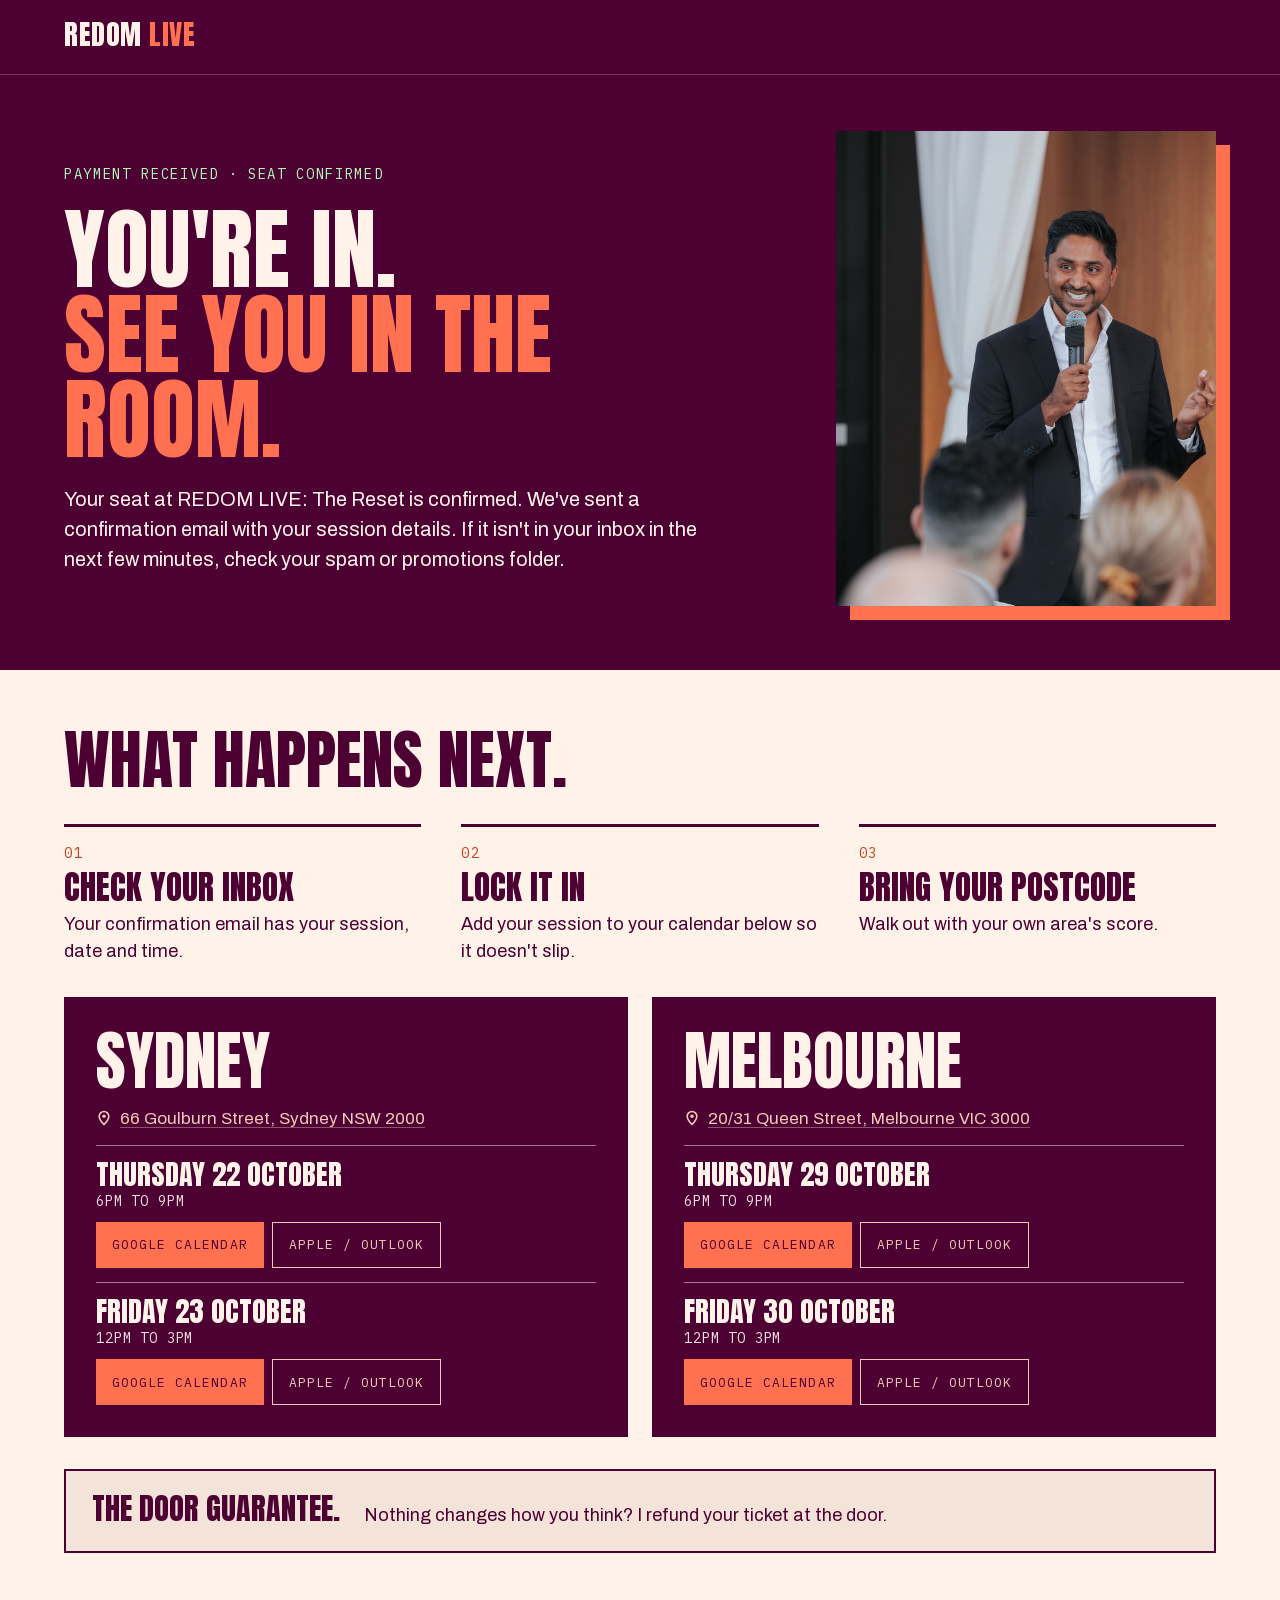
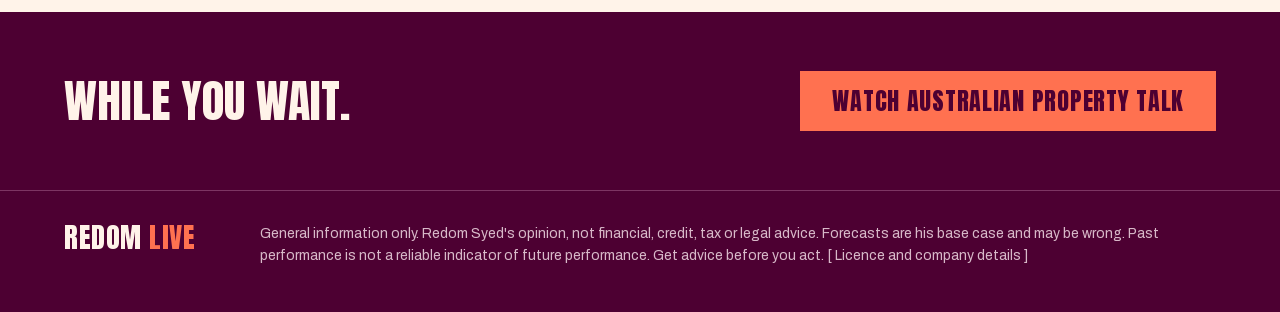
==== src/thank-you.html @ 7f55f416 "Add REDOM LIVE thank-you page with calendar links Co-Authored-By: Claude Opus 5.5 <noreply@anthropic" ====
<!DOCTYPE html>
<html lang="en"><head>
<meta charset="utf-8">
<meta name="viewport" content="width=device-width, initial-scale=1">
<title>You're in | REDOM LIVE</title>
<meta name="description" content="Your seat at REDOM LIVE: The Reset is confirmed.">
<!-- PREVIEW BUILD: noindex + absolute URLs point at GitHub Pages. When the real domain is live, remove noindex and swap https://nathanto710-pixel.github.io/redomlive-preview/ for the domain. -->
<meta name="robots" content="noindex, nofollow">
<meta name="theme-color" content="#4D0032">
<link rel="icon" type="image/png" sizes="32x32" href="assets/favicon-32.png">
<link rel="icon" type="image/png" sizes="512x512" href="assets/icon-512.png">
<link rel="apple-touch-icon" href="assets/apple-touch-icon.png">
<style>/* vietnamese */
@font-face {
  font-family: 'Anton';
  font-style: normal;
  font-weight: 400;
  font-display: swap;
  src: url(https://fonts.gstatic.com/s/anton/v27/1Ptgg87LROyAm3K8-C8CSKlvPfE.woff2) format('woff2');
  unicode-range: U+0102-0103, U+0110-0111, U+0128-0129, U+0168-0169, U+01A0-01A1, U+01AF-01B0, U+0300-0301, U+0303-0304, U+0308-0309, U+0323, U+0329, U+1EA0-1EF9, U+20AB;
}
/* latin-ext */
@font-face {
  font-family: 'Anton';
  font-style: normal;
  font-weight: 400;
  font-display: swap;
  src: url(https://fonts.gstatic.com/s/anton/v27/1Ptgg87LROyAm3K9-C8CSKlvPfE.woff2) format('woff2');
  unicode-range: U+0100-02BA, U+02BD-02C5, U+02C7-02CC, U+02CE-02D7, U+02DD-02FF, U+0304, U+0308, U+0329, U+1D00-1DBF, U+1E00-1E9F, U+1EF2-1EFF, U+2020, U+20A0-20AB, U+20AD-20C4, U+2113, U+2C60-2C7F, U+A720-A7FF;
}
/* latin */
@font-face {
  font-family: 'Anton';
  font-style: normal;
  font-weight: 400;
  font-display: swap;
  src: url("assets/anton.woff2") format('woff2');
  unicode-range: U+0000-00FF, U+0131, U+0152-0153, U+02BB-02BC, U+02C6, U+02DA, U+02DC, U+0304, U+0308, U+0329, U+2000-206F, U+20AC, U+2122, U+2191, U+2193, U+2212, U+2215, U+FEFF, U+FFFD;
}
/* vietnamese */
@font-face {
  font-family: 'Archivo';
  font-style: normal;
  font-weight: 400;
  font-stretch: 100%;
  font-display: swap;
  src: url(https://fonts.gstatic.com/s/archivo/v25/k3kPo8UDI-1M0wlSV9XAw6lQkqWY8Q82sLySOxKsv4RnUPU.woff2) format('woff2');
  unicode-range: U+0102-0103, U+0110-0111, U+0128-0129, U+0168-0169, U+01A0-01A1, U+01AF-01B0, U+0300-0301, U+0303-0304, U+0308-0309, U+0323, U+0329, U+1EA0-1EF9, U+20AB;
}
/* latin-ext */
@font-face {
  font-family: 'Archivo';
  font-style: normal;
  font-weight: 400;
  font-stretch: 100%;
  font-display: swap;
  src: url(https://fonts.gstatic.com/s/archivo/v25/k3kPo8UDI-1M0wlSV9XAw6lQkqWY8Q82sLyTOxKsv4RnUPU.woff2) format('woff2');
  unicode-range: U+0100-02BA, U+02BD-02C5, U+02C7-02CC, U+02CE-02D7, U+02DD-02FF, U+0304, U+0308, U+0329, U+1D00-1DBF, U+1E00-1E9F, U+1EF2-1EFF, U+2020, U+20A0-20AB, U+20AD-20C4, U+2113, U+2C60-2C7F, U+A720-A7FF;
}
/* latin */
@font-face {
  font-family: 'Archivo';
  font-style: normal;
  font-weight: 400;
  font-stretch: 100%;
  font-display: swap;
  src: url("assets/archivo.woff2") format('woff2');
  unicode-range: U+0000-00FF, U+0131, U+0152-0153, U+02BB-02BC, U+02C6, U+02DA, U+02DC, U+0304, U+0308, U+0329, U+2000-206F, U+20AC, U+2122, U+2191, U+2193, U+2212, U+2215, U+FEFF, U+FFFD;
}
/* vietnamese */
@font-face {
  font-family: 'Archivo';
  font-style: normal;
  font-weight: 500;
  font-stretch: 100%;
  font-display: swap;
  src: url(https://fonts.gstatic.com/s/archivo/v25/k3kPo8UDI-1M0wlSV9XAw6lQkqWY8Q82sLySOxKsv4RnUPU.woff2) format('woff2');
  unicode-range: U+0102-0103, U+0110-0111, U+0128-0129, U+0168-0169, U+01A0-01A1, U+01AF-01B0, U+0300-0301, U+0303-0304, U+0308-0309, U+0323, U+0329, U+1EA0-1EF9, U+20AB;
}
/* latin-ext */
@font-face {
  font-family: 'Archivo';
  font-style: normal;
  font-weight: 500;
  font-stretch: 100%;
  font-display: swap;
  src: url(https://fonts.gstatic.com/s/archivo/v25/k3kPo8UDI-1M0wlSV9XAw6lQkqWY8Q82sLyTOxKsv4RnUPU.woff2) format('woff2');
  unicode-range: U+0100-02BA, U+02BD-02C5, U+02C7-02CC, U+02CE-02D7, U+02DD-02FF, U+0304, U+0308, U+0329, U+1D00-1DBF, U+1E00-1E9F, U+1EF2-1EFF, U+2020, U+20A0-20AB, U+20AD-20C4, U+2113, U+2C60-2C7F, U+A720-A7FF;
}
/* latin */
@font-face {
  font-family: 'Archivo';
  font-style: normal;
  font-weight: 500;
  font-stretch: 100%;
  font-display: swap;
  src: url("assets/archivo.woff2") format('woff2');
  unicode-range: U+0000-00FF, U+0131, U+0152-0153, U+02BB-02BC, U+02C6, U+02DA, U+02DC, U+0304, U+0308, U+0329, U+2000-206F, U+20AC, U+2122, U+2191, U+2193, U+2212, U+2215, U+FEFF, U+FFFD;
}
/* vietnamese */
@font-face {
  font-family: 'Archivo';
  font-style: normal;
  font-weight: 700;
  font-stretch: 100%;
  font-display: swap;
  src: url(https://fonts.gstatic.com/s/archivo/v25/k3kPo8UDI-1M0wlSV9XAw6lQkqWY8Q82sLySOxKsv4RnUPU.woff2) format('woff2');
  unicode-range: U+0102-0103, U+0110-0111, U+0128-0129, U+0168-0169, U+01A0-01A1, U+01AF-01B0, U+0300-0301, U+0303-0304, U+0308-0309, U+0323, U+0329, U+1EA0-1EF9, U+20AB;
}
/* latin-ext */
@font-face {
  font-family: 'Archivo';
  font-style: normal;
  font-weight: 700;
  font-stretch: 100%;
  font-display: swap;
  src: url(https://fonts.gstatic.com/s/archivo/v25/k3kPo8UDI-1M0wlSV9XAw6lQkqWY8Q82sLyTOxKsv4RnUPU.woff2) format('woff2');
  unicode-range: U+0100-02BA, U+02BD-02C5, U+02C7-02CC, U+02CE-02D7, U+02DD-02FF, U+0304, U+0308, U+0329, U+1D00-1DBF, U+1E00-1E9F, U+1EF2-1EFF, U+2020, U+20A0-20AB, U+20AD-20C4, U+2113, U+2C60-2C7F, U+A720-A7FF;
}
/* latin */
@font-face {
  font-family: 'Archivo';
  font-style: normal;
  font-weight: 700;
  font-stretch: 100%;
  font-display: swap;
  src: url("assets/archivo.woff2") format('woff2');
  unicode-range: U+0000-00FF, U+0131, U+0152-0153, U+02BB-02BC, U+02C6, U+02DA, U+02DC, U+0304, U+0308, U+0329, U+2000-206F, U+20AC, U+2122, U+2191, U+2193, U+2212, U+2215, U+FEFF, U+FFFD;
}
/* cyrillic-ext */
@font-face {
  font-family: 'IBM Plex Mono';
  font-style: normal;
  font-weight: 400;
  font-display: swap;
  src: url(https://fonts.gstatic.com/s/ibmplexmono/v20/-F63fjptAgt5VM-kVkqdyU8n1iIq131nj-otFQ.woff2) format('woff2');
  unicode-range: U+0460-052F, U+1C80-1C8A, U+20B4, U+2DE0-2DFF, U+A640-A69F, U+FE2E-FE2F;
}
/* cyrillic */
@font-face {
  font-family: 'IBM Plex Mono';
  font-style: normal;
  font-weight: 400;
  font-display: swap;
  src: url(https://fonts.gstatic.com/s/ibmplexmono/v20/-F63fjptAgt5VM-kVkqdyU8n1isq131nj-otFQ.woff2) format('woff2');
  unicode-range: U+0301, U+0400-045F, U+0490-0491, U+04B0-04B1, U+2116;
}
/* vietnamese */
@font-face {
  font-family: 'IBM Plex Mono';
  font-style: normal;
  font-weight: 400;
  font-display: swap;
  src: url(https://fonts.gstatic.com/s/ibmplexmono/v20/-F63fjptAgt5VM-kVkqdyU8n1iAq131nj-otFQ.woff2) format('woff2');
  unicode-range: U+0102-0103, U+0110-0111, U+0128-0129, U+0168-0169, U+01A0-01A1, U+01AF-01B0, U+0300-0301, U+0303-0304, U+0308-0309, U+0323, U+0329, U+1EA0-1EF9, U+20AB;
}
/* latin-ext */
@font-face {
  font-family: 'IBM Plex Mono';
  font-style: normal;
  font-weight: 400;
  font-display: swap;
  src: url(https://fonts.gstatic.com/s/ibmplexmono/v20/-F63fjptAgt5VM-kVkqdyU8n1iEq131nj-otFQ.woff2) format('woff2');
  unicode-range: U+0100-02BA, U+02BD-02C5, U+02C7-02CC, U+02CE-02D7, U+02DD-02FF, U+0304, U+0308, U+0329, U+1D00-1DBF, U+1E00-1E9F, U+1EF2-1EFF, U+2020, U+20A0-20AB, U+20AD-20C4, U+2113, U+2C60-2C7F, U+A720-A7FF;
}
/* latin */
@font-face {
  font-family: 'IBM Plex Mono';
  font-style: normal;
  font-weight: 400;
  font-display: swap;
  src: url("assets/plexmono-400.woff2") format('woff2');
  unicode-range: U+0000-00FF, U+0131, U+0152-0153, U+02BB-02BC, U+02C6, U+02DA, U+02DC, U+0304, U+0308, U+0329, U+2000-206F, U+20AC, U+2122, U+2191, U+2193, U+2212, U+2215, U+FEFF, U+FFFD;
}
/* cyrillic-ext */
@font-face {
  font-family: 'IBM Plex Mono';
  font-style: normal;
  font-weight: 500;
  font-display: swap;
  src: url(https://fonts.gstatic.com/s/ibmplexmono/v20/-F6qfjptAgt5VM-kVkqdyU8n3twJwl1FgsAXHNlYzg.woff2) format('woff2');
  unicode-range: U+0460-052F, U+1C80-1C8A, U+20B4, U+2DE0-2DFF, U+A640-A69F, U+FE2E-FE2F;
}
/* cyrillic */
@font-face {
  font-family: 'IBM Plex Mono';
  font-style: normal;
  font-weight: 500;
  font-display: swap;
  src: url(https://fonts.gstatic.com/s/ibmplexmono/v20/-F6qfjptAgt5VM-kVkqdyU8n3twJwlRFgsAXHNlYzg.woff2) format('woff2');
  unicode-range: U+0301, U+0400-045F, U+0490-0491, U+04B0-04B1, U+2116;
}
/* vietnamese */
@font-face {
  font-family: 'IBM Plex Mono';
  font-style: normal;
  font-weight: 500;
  font-display: swap;
  src: url(https://fonts.gstatic.com/s/ibmplexmono/v20/-F6qfjptAgt5VM-kVkqdyU8n3twJwl9FgsAXHNlYzg.woff2) format('woff2');
  unicode-range: U+0102-0103, U+0110-0111, U+0128-0129, U+0168-0169, U+01A0-01A1, U+01AF-01B0, U+0300-0301, U+0303-0304, U+0308-0309, U+0323, U+0329, U+1EA0-1EF9, U+20AB;
}
/* latin-ext */
@font-face {
  font-family: 'IBM Plex Mono';
  font-style: normal;
  font-weight: 500;
  font-display: swap;
  src: url(https://fonts.gstatic.com/s/ibmplexmono/v20/-F6qfjptAgt5VM-kVkqdyU8n3twJwl5FgsAXHNlYzg.woff2) format('woff2');
  unicode-range: U+0100-02BA, U+02BD-02C5, U+02C7-02CC, U+02CE-02D7, U+02DD-02FF, U+0304, U+0308, U+0329, U+1D00-1DBF, U+1E00-1E9F, U+1EF2-1EFF, U+2020, U+20A0-20AB, U+20AD-20C4, U+2113, U+2C60-2C7F, U+A720-A7FF;
}
/* latin */
@font-face {
  font-family: 'IBM Plex Mono';
  font-style: normal;
  font-weight: 500;
  font-display: swap;
  src: url("assets/plexmono-500.woff2") format('woff2');
  unicode-range: U+0000-00FF, U+0131, U+0152-0153, U+02BB-02BC, U+02C6, U+02DA, U+02DC, U+0304, U+0308, U+0329, U+2000-206F, U+20AC, U+2122, U+2191, U+2193, U+2212, U+2215, U+FEFF, U+FFFD;
}
</style>
<style>
body{margin:0;background:#4D0032}
/* Stage photo slots: swap the slot for <img src="assets/stage-X.jpg" class="stage-img"> when photos arrive */
.stage-slot{box-sizing:border-box;display:flex;flex-direction:column;align-items:center;justify-content:center;gap:6px;text-align:center;padding:16px;border:2px dashed currentColor;font-family:'IBM Plex Mono',ui-monospace,monospace;font-size:13px;letter-spacing:.08em;text-transform:uppercase;line-height:1.4}
.stage-slot b{font-family:'Anton','Impact',sans-serif;font-weight:400;font-size:clamp(20px,2.4vw,30px);letter-spacing:.03em}
.stage-slot span{opacity:.75}
.stage-img{display:block;width:100%;height:100%;object-fit:cover}
/* Locked map pins + redacted industry tiles (replace the ???? walls) */
.pin{position:absolute;transform:translate(-50%,-50%);width:1.5em;height:1.5em;border-radius:50%;background:#6E0048;color:#F3C9B9;border:2px solid #FFF3E9;box-shadow:0 0 0 4px rgba(110,0,72,.14);display:flex;align-items:center;justify-content:center;box-sizing:border-box}
.pin svg{width:62%;height:62%}
.redact-grid{display:grid;grid-template-columns:repeat(10,1fr);gap:10px}
@media (max-width:900px){.redact-grid{grid-template-columns:repeat(5,1fr)}}
@media (max-width:600px){.redact-grid{grid-template-columns:repeat(4,1fr);gap:8px}}
.redact{box-sizing:border-box;background:#5E1A47;padding:18px 14px;display:flex;flex-direction:column;gap:7px}
.redact i{display:block;height:12px;background:#2A0019}
.redact i+i{height:8px;opacity:.75}
@media (max-width:600px){.stage-banner{padding-top:340px!important}.stage-banner img{object-position:62% 20%!important}.stage-banner>div:last-child>div{flex:1 1 calc(50% - 20px)!important}.stage-banner>div:last-child>div>div:first-child{font-size:28px!important}}
/* Problem -> solution -> old vs new (Redom round 2) */
.problem,.solution{padding:clamp(48px,5vw,76px) clamp(20px,5vw,80px)}
.problem .wrap,.solution .wrap{max-width:1200px;margin:0 auto}
.problem{background:#4D0032;color:#FFF3E9}
.problem-h{margin:0;max-width:1000px;font-family:'Anton','Impact',sans-serif;font-weight:400;font-size:clamp(44px,6.4vw,92px);line-height:.95;text-transform:uppercase}
.problem-h span{color:#FF7150}
.problem-old{margin-top:24px;display:flex;flex-wrap:wrap;gap:6px 22px;font-family:'Anton','Impact',sans-serif;font-size:clamp(24px,2.6vw,34px);line-height:1.1;text-transform:uppercase;color:#D8B9C9}
.problem-old s{text-decoration-color:#FF7150;text-decoration-thickness:3px}
.problem-body{margin-top:28px;max-width:760px;display:flex;flex-direction:column;gap:12px;font-size:clamp(19px,1.7vw,22px);line-height:1.45}
.problem-body p{margin:0}
.problem-body .problem-cost{font-weight:700;color:#FF7150;font-size:clamp(21px,2vw,26px)}
.solution{background:#FFF3E9;color:#4D0032}
.sol-cards{display:flex;flex-wrap:wrap;gap:16px}
.sol-card{flex:1 1 320px;box-sizing:border-box;background:#4D0032;color:#FFF3E9;padding:clamp(22px,2.6vw,32px);border-top:5px solid #FF7150}
.sol-name{font-family:'Anton','Impact',sans-serif;font-size:clamp(30px,3.2vw,44px);line-height:1;text-transform:uppercase;color:#FF7150}
.sol-card p{margin:10px 0 0;font-size:clamp(19px,1.6vw,21px);line-height:1.4}
.sol-lead{margin:clamp(36px,4vw,52px) 0 18px;font-family:'IBM Plex Mono',ui-monospace,monospace;font-size:15px;letter-spacing:.1em;text-transform:uppercase;color:#8C5578}
.ovn{position:relative;display:grid;grid-template-columns:1fr 1fr}
.ovn-col{padding:clamp(24px,3vw,44px);display:flex;flex-direction:column;gap:14px}
.ovn-old{background:#33001F;color:#D8B9C9}
.ovn-new{background:#FF7150;color:#4D0032}
.ovn-kicker{font-family:'IBM Plex Mono',ui-monospace,monospace;font-size:14px;letter-spacing:.18em;text-transform:uppercase;opacity:.8}
.ovn-title{font-family:'Anton','Impact',sans-serif;font-size:clamp(46px,5.6vw,84px);line-height:.95;text-transform:uppercase}
.ovn-chart{width:100%;height:auto;margin:6px 0 4px;overflow:visible}
.ovn-col ul{list-style:none;margin:0;padding:0}
.ovn-col li{display:flex;align-items:center;gap:14px;padding:14px 0;border-top:1px solid rgba(216,185,201,.22);font-family:'Anton','Impact',sans-serif;font-size:clamp(20px,2.1vw,28px);line-height:1.1;text-transform:uppercase}
.ovn-new li{border-top-color:rgba(77,0,50,.22)}
.ovn-col li svg{flex:0 0 22px;width:22px;height:22px}
.ovn-old li svg{color:#A8789A}
.ovn-vs{position:absolute;left:50%;top:clamp(150px,18vw,230px);transform:translate(-50%,-50%);width:76px;height:76px;border-radius:50%;background:#FFF3E9;color:#4D0032;border:6px solid #4D0032;display:flex;align-items:center;justify-content:center;font-family:'Anton','Impact',sans-serif;font-size:26px;z-index:2}
.ovn-foot{background:#4D0032;color:#FFF3E9;text-align:center;padding:clamp(20px,2.6vw,30px) 20px;font-family:'Anton','Impact',sans-serif;font-size:clamp(28px,3.6vw,52px);line-height:1;text-transform:uppercase}
.ovn-foot span{color:#FF7150}
@media (max-width:760px){.ovn{grid-template-columns:1fr}.ovn-vs{position:relative;left:auto;top:auto;transform:none;margin:-38px auto;width:64px;height:64px;font-size:22px}.ovn-new{padding-top:52px}}
/* What you'll get */
.get{background:#4D0032;color:#FFF3E9;padding:clamp(22px,3vw,40px)}
.get-h{margin:0 0 14px;font-family:'Anton','Impact',sans-serif;font-weight:400;font-size:clamp(32px,3.6vw,48px);line-height:1;text-transform:uppercase;color:#FF7150}
.get-list{list-style:none;margin:0;padding:0;display:grid;grid-template-columns:repeat(auto-fit,minmax(min(340px,100%),1fr));gap:0 40px}
.get-list li{display:flex;gap:14px;align-items:flex-start;padding:14px 0;border-top:1px solid rgba(255,243,233,.18);font-size:clamp(18px,1.6vw,20px);line-height:1.4}
.get-list li svg{flex:0 0 22px;width:22px;height:22px;margin-top:3px;color:#B0F6BB}
/* State locks on the map: one big lock per state, hover/tap shows the hidden count + tagline */
.state-lock{position:absolute;transform:translate(-50%,-50%);width:max(2.6em,40px);height:max(2.6em,40px);padding:0;border-radius:50%;background:#6E0048;color:#F3C9B9;border:3px solid #FFF3E9;box-shadow:0 0 0 0 rgba(110,0,72,.35);cursor:pointer;display:flex;align-items:center;justify-content:center;font:inherit;z-index:2;animation:lockPulse 2.8s ease-out infinite;transition:background .2s ease}
.state-lock>svg{width:52%;height:52%}
.state-lock:hover,.state-lock.open,.state-lock:focus-visible{background:#4D0032;z-index:5;animation:none}
.state-lock:focus-visible{outline:3px solid #FF7150;outline-offset:3px}
.state-count{position:absolute;top:-.45em;right:-.45em;min-width:1.5em;height:1.5em;padding:0 .3em;box-sizing:border-box;border-radius:1em;background:#FF7150;color:#4D0032;font-family:'Anton','Impact',sans-serif;font-size:.8em;line-height:1.5em;text-align:center}
.state-pop{font-size:max(13px,1em);position:absolute;bottom:calc(100% + 12px);left:50%;transform:translate(-50%,6px);width:15em;padding:.8em .9em;background:#FFF3E9;color:#4D0032;border:2px solid #4D0032;text-align:left;display:flex;flex-direction:column;gap:.55em;opacity:0;pointer-events:none;transition:opacity .18s ease,transform .18s ease;box-shadow:0 12px 32px rgba(77,0,50,.45);text-transform:uppercase;letter-spacing:.04em;line-height:1.1;white-space:normal}
.state-lock[data-align="left"] .state-pop{left:-.4em;transform:translate(0,6px)}
.state-lock[data-align="right"] .state-pop{left:auto;right:-.4em;transform:translate(0,6px)}
.state-lock:hover .state-pop,.state-lock.open .state-pop,.state-lock:focus-visible .state-pop{opacity:1;transform:translate(-50%,0)}
.state-lock[data-align="left"]:hover .state-pop,.state-lock[data-align="left"].open .state-pop,.state-lock[data-align="left"]:focus-visible .state-pop,
.state-lock[data-align="right"]:hover .state-pop,.state-lock[data-align="right"].open .state-pop,.state-lock[data-align="right"]:focus-visible .state-pop{transform:translate(0,0)}
.state-pop-head{font-family:'Anton','Impact',sans-serif;font-size:1.05em}
.state-pop-locks{display:flex;flex-wrap:wrap;gap:.35em}
.mini-lock{width:1.5em;height:1.5em;border-radius:50%;background:#6E0048;color:#F3C9B9;display:flex;align-items:center;justify-content:center;opacity:0;transform:scale(.4);transition:opacity .2s ease,transform .25s cubic-bezier(.3,1.6,.5,1)}
.mini-lock svg{width:62%;height:62%}
.state-lock:hover .mini-lock,.state-lock.open .mini-lock,.state-lock:focus-visible .mini-lock{opacity:1;transform:scale(1)}
.mini-lock:nth-child(2){transition-delay:.03s}.mini-lock:nth-child(3){transition-delay:.06s}.mini-lock:nth-child(4){transition-delay:.09s}.mini-lock:nth-child(5){transition-delay:.12s}.mini-lock:nth-child(6){transition-delay:.15s}.mini-lock:nth-child(7){transition-delay:.18s}.mini-lock:nth-child(8){transition-delay:.21s}
.state-pop-tag{font-family:'Anton','Impact',sans-serif;color:#B5361A;font-size:.95em}
@keyframes lockPulse{0%{box-shadow:0 0 0 0 rgba(110,0,72,.35)}70%{box-shadow:0 0 0 .9em rgba(110,0,72,0)}100%{box-shadow:0 0 0 0 rgba(110,0,72,0)}}
.lock-hint{margin-top:14px;font-family:'IBM Plex Mono',ui-monospace,monospace;font-size:13px;letter-spacing:.08em;text-transform:uppercase;color:#8C5578}
.hint-touch{display:none}
@media (hover:none){.hint-desktop{display:none}.hint-touch{display:inline}}
@media (hover:none){.state-lock:hover:not(.open) .state-pop{opacity:0}.state-lock:hover:not(.open) .mini-lock{opacity:0;transform:scale(.4)}.state-lock:hover:not(.open){background:#6E0048}}
@media (prefers-reduced-motion:reduce){.state-lock{animation:none}.state-pop,.mini-lock{transition:none}}
/* Sticky "Get a seat" bar, phones only */
.sticky-cta{position:fixed;left:0;right:0;bottom:0;z-index:50;padding:12px 16px calc(12px + env(safe-area-inset-bottom));background:rgba(77,0,50,.94);border-top:1px solid #7D3563;-webkit-backdrop-filter:blur(8px);backdrop-filter:blur(8px);transform:translateY(110%);transition:transform .28s ease}
.sticky-cta.show{transform:translateY(0)}
.sticky-cta a{display:flex;align-items:center;justify-content:center;max-width:560px;margin:0 auto;min-height:60px;background:#FF7150;color:#4D0032;text-decoration:none;font-family:'Anton','Impact',sans-serif;font-size:26px;letter-spacing:.03em;text-transform:uppercase}
.sticky-cta a:hover{background:#FF8F74}
@media (prefers-reduced-motion:reduce){.sticky-cta{transition:none}}
@media (max-width:600px){.room-loop{aspect-ratio:4/3!important}}
@media (max-width:600px){.about-photos{gap:8px!important}}
a{color:#FF7150}a:hover{color:#FF8F74}
</style>
</head>
<body>
<div style="width: 100%; box-sizing: border-box; background: #4D0032; color: #FFF3E9; font-family: 'Archivo', 'Helvetica Neue', sans-serif; font-size: 18px; line-height: 1.5; overflow-x: hidden">

<header style="padding: 20px clamp(20px, 5vw, 80px); border-bottom: 1px solid #7D3563">
<div style="max-width: 1200px; margin: 0 auto"><a href="./" style="text-decoration: none; color: inherit; font-family: 'Anton', 'Impact', sans-serif; font-size: 28px; letter-spacing: 0.02em; line-height: 1; text-transform: uppercase">Redom <span style="color: #FF7150">Live</span></a></div>
</header>

<section style="padding: clamp(40px, 4.4vw, 64px) clamp(20px, 5vw, 80px) clamp(48px, 5vw, 72px)">
<div style="max-width: 1200px; margin: 0 auto; display: flex; flex-wrap: wrap; gap: 40px 64px; align-items: center">
<div style="flex: 1 1 520px; min-width: 0; display: flex; flex-direction: column; gap: 22px">
<div style="font-family: 'IBM Plex Mono', ui-monospace, monospace; font-size: 14px; letter-spacing: 0.12em; text-transform: uppercase; color: #B0F6BB">Payment received · Seat confirmed</div>
<h1 style="margin: 0; font-family: 'Anton', 'Impact', sans-serif; font-weight: 400; font-size: clamp(52px, 7vw, 100px); line-height: 0.95; text-transform: uppercase">You're in.<br><span style="color: #FF7150">See you in the room.</span></h1>
<p style="margin: 0; max-width: 640px; font-size: 20px; line-height: 1.5">Your seat at REDOM LIVE: The Reset is confirmed. We've sent a confirmation email with your session details. If it isn't in your inbox in the next few minutes, check your spam or promotions folder.</p>
</div>
<div style="flex: 0 1 380px; min-width: 0; margin: 0 auto">
<img src="assets/stage-a.jpg" alt="Redom Syed presenting on stage" style="width: 100%; aspect-ratio: 4 / 5; object-fit: cover; object-position: 50% 30%; display: block; box-shadow: 14px 14px 0 #FF7150">
</div>
</div>
</section>

<section style="background: #FFF3E9; color: #4D0032; padding: clamp(44px, 4.6vw, 64px) clamp(20px, 5vw, 80px)">
<div style="max-width: 1200px; margin: 0 auto; display: flex; flex-direction: column; gap: 32px">
<h2 style="margin: 0; font-family: 'Anton', 'Impact', sans-serif; font-weight: 400; font-size: clamp(40px, 5vw, 70px); line-height: 0.98; text-transform: uppercase">What happens next.</h2>
<div style="display: flex; flex-wrap: wrap; gap: 28px 40px">
<div style="flex: 1 1 280px; min-width: 0; border-top: 3px solid #4D0032; padding-top: 16px; display: flex; flex-direction: column; gap: 6px">
<div style="font-family: 'IBM Plex Mono', ui-monospace, monospace; font-size: 14px; letter-spacing: 0.12em; color: #C7411F">01</div>
<div style="font-family: 'Anton', 'Impact', sans-serif; font-size: clamp(26px, 2.6vw, 34px); line-height: 1.05; text-transform: uppercase">Check your inbox</div>
<p style="margin: 0; font-size: 18px; line-height: 1.5">Your confirmation email has your session, date and time.</p>
</div>
<div style="flex: 1 1 280px; min-width: 0; border-top: 3px solid #4D0032; padding-top: 16px; display: flex; flex-direction: column; gap: 6px">
<div style="font-family: 'IBM Plex Mono', ui-monospace, monospace; font-size: 14px; letter-spacing: 0.12em; color: #C7411F">02</div>
<div style="font-family: 'Anton', 'Impact', sans-serif; font-size: clamp(26px, 2.6vw, 34px); line-height: 1.05; text-transform: uppercase">Lock it in</div>
<p style="margin: 0; font-size: 18px; line-height: 1.5">Add your session to your calendar below so it doesn't slip.</p>
</div>
<div style="flex: 1 1 280px; min-width: 0; border-top: 3px solid #4D0032; padding-top: 16px; display: flex; flex-direction: column; gap: 6px">
<div style="font-family: 'IBM Plex Mono', ui-monospace, monospace; font-size: 14px; letter-spacing: 0.12em; color: #C7411F">03</div>
<div style="font-family: 'Anton', 'Impact', sans-serif; font-size: clamp(26px, 2.6vw, 34px); line-height: 1.05; text-transform: uppercase">Bring your postcode</div>
<p style="margin: 0; font-size: 18px; line-height: 1.5">Walk out with your own area's score.</p>
</div>
</div>
<div style="display: flex; flex-wrap: wrap; gap: 24px">
<div style="flex: 1 1 400px; min-width: 0; box-sizing: border-box; background: #4D0032; color: #FFF3E9; padding: clamp(22px, 2.6vw, 32px); display: flex; flex-direction: column; gap: 14px">
<div style="font-family: 'Anton', 'Impact', sans-serif; font-size: clamp(44px, 5vw, 64px); line-height: 1; text-transform: uppercase">Sydney</div>
<a class="venue" href="https://www.google.com/maps/search/?api=1&amp;query=66%20Goulburn%20Street%2C%20Sydney%20NSW%202000" target="_blank" rel="noopener" style="display: inline-flex; align-items: flex-start; gap: 8px; color: #F3C9B9; text-decoration: underline; text-decoration-color: rgba(243,201,185,.4); text-underline-offset: 3px; font-size: 17px; line-height: 1.4"><svg viewBox="0 0 16 16" aria-hidden="true" style="width: 16px; height: 16px; flex: 0 0 auto; margin-top: 3px"><path d="M8 1.5a4.8 4.8 0 0 0-4.8 4.8C3.2 10 8 14.5 8 14.5s4.8-4.5 4.8-8.2A4.8 4.8 0 0 0 8 1.5z" fill="none" stroke="currentColor" stroke-width="1.6"/><circle cx="8" cy="6.3" r="1.7" fill="currentColor"/></svg><span>66 Goulburn Street, Sydney NSW 2000</span></a>
<div style="display: flex; flex-wrap: wrap; align-items: center; justify-content: space-between; gap: 10px 20px; padding-top: 14px; border-top: 1px solid #A8789A">
<div style="display: flex; flex-direction: column; gap: 2px"><div style="font-family: 'Anton', 'Impact', sans-serif; font-size: 28px; line-height: 1.05; text-transform: uppercase">Thursday 22 October</div><div style="font-family: 'IBM Plex Mono', ui-monospace, monospace; font-size: 14px; letter-spacing: 0.06em; text-transform: uppercase; color: #EFDDE0">6pm to 9pm</div></div>
<div style="display: flex; flex-wrap: wrap; gap: 8px">
<a href="https://calendar.google.com/calendar/render?action=TEMPLATE&amp;text=REDOM%20LIVE%3A%20The%20Reset%20%28Sydney%29&amp;dates=20261022T070000Z/20261022T100000Z&amp;location=66%20Goulburn%20Street%2C%20Sydney%20NSW%202000&amp;details=REDOM%20LIVE%3A%20The%20Reset.%20A%203-hour%20live%20property%20workshop%20with%20Redom%20Syed.%20Bring%20your%20postcode." target="_blank" rel="noopener" style="display: inline-flex; align-items: center; justify-content: center; min-height: 44px; padding: 0 16px; font-family: 'IBM Plex Mono', ui-monospace, monospace; font-size: 13px; letter-spacing: 0.08em; text-transform: uppercase; text-decoration: none; background: #FF7150; color: #4D0032">Google Calendar</a>
<a href="assets/cal/redomlive-sydney-22-oct.ics" download style="display: inline-flex; align-items: center; justify-content: center; min-height: 44px; padding: 0 16px; font-family: 'IBM Plex Mono', ui-monospace, monospace; font-size: 13px; letter-spacing: 0.08em; text-transform: uppercase; text-decoration: none; border: 1px solid #F3C9B9; color: #F3C9B9">Apple / Outlook</a>
</div>
</div>
<div style="display: flex; flex-wrap: wrap; align-items: center; justify-content: space-between; gap: 10px 20px; padding-top: 14px; border-top: 1px solid #A8789A">
<div style="display: flex; flex-direction: column; gap: 2px"><div style="font-family: 'Anton', 'Impact', sans-serif; font-size: 28px; line-height: 1.05; text-transform: uppercase">Friday 23 October</div><div style="font-family: 'IBM Plex Mono', ui-monospace, monospace; font-size: 14px; letter-spacing: 0.06em; text-transform: uppercase; color: #EFDDE0">12pm to 3pm</div></div>
<div style="display: flex; flex-wrap: wrap; gap: 8px">
<a href="https://calendar.google.com/calendar/render?action=TEMPLATE&amp;text=REDOM%20LIVE%3A%20The%20Reset%20%28Sydney%29&amp;dates=20261023T010000Z/20261023T040000Z&amp;location=66%20Goulburn%20Street%2C%20Sydney%20NSW%202000&amp;details=REDOM%20LIVE%3A%20The%20Reset.%20A%203-hour%20live%20property%20workshop%20with%20Redom%20Syed.%20Bring%20your%20postcode." target="_blank" rel="noopener" style="display: inline-flex; align-items: center; justify-content: center; min-height: 44px; padding: 0 16px; font-family: 'IBM Plex Mono', ui-monospace, monospace; font-size: 13px; letter-spacing: 0.08em; text-transform: uppercase; text-decoration: none; background: #FF7150; color: #4D0032">Google Calendar</a>
<a href="assets/cal/redomlive-sydney-23-oct.ics" download style="display: inline-flex; align-items: center; justify-content: center; min-height: 44px; padding: 0 16px; font-family: 'IBM Plex Mono', ui-monospace, monospace; font-size: 13px; letter-spacing: 0.08em; text-transform: uppercase; text-decoration: none; border: 1px solid #F3C9B9; color: #F3C9B9">Apple / Outlook</a>
</div>
</div>
</div>
<div style="flex: 1 1 400px; min-width: 0; box-sizing: border-box; background: #4D0032; color: #FFF3E9; padding: clamp(22px, 2.6vw, 32px); display: flex; flex-direction: column; gap: 14px">
<div style="font-family: 'Anton', 'Impact', sans-serif; font-size: clamp(44px, 5vw, 64px); line-height: 1; text-transform: uppercase">Melbourne</div>
<a class="venue" href="https://www.google.com/maps/search/?api=1&amp;query=20/31%20Queen%20Street%2C%20Melbourne%20VIC%203000" target="_blank" rel="noopener" style="display: inline-flex; align-items: flex-start; gap: 8px; color: #F3C9B9; text-decoration: underline; text-decoration-color: rgba(243,201,185,.4); text-underline-offset: 3px; font-size: 17px; line-height: 1.4"><svg viewBox="0 0 16 16" aria-hidden="true" style="width: 16px; height: 16px; flex: 0 0 auto; margin-top: 3px"><path d="M8 1.5a4.8 4.8 0 0 0-4.8 4.8C3.2 10 8 14.5 8 14.5s4.8-4.5 4.8-8.2A4.8 4.8 0 0 0 8 1.5z" fill="none" stroke="currentColor" stroke-width="1.6"/><circle cx="8" cy="6.3" r="1.7" fill="currentColor"/></svg><span>20/31 Queen Street, Melbourne VIC 3000</span></a>
<div style="display: flex; flex-wrap: wrap; align-items: center; justify-content: space-between; gap: 10px 20px; padding-top: 14px; border-top: 1px solid #A8789A">
<div style="display: flex; flex-direction: column; gap: 2px"><div style="font-family: 'Anton', 'Impact', sans-serif; font-size: 28px; line-height: 1.05; text-transform: uppercase">Thursday 29 October</div><div style="font-family: 'IBM Plex Mono', ui-monospace, monospace; font-size: 14px; letter-spacing: 0.06em; text-transform: uppercase; color: #EFDDE0">6pm to 9pm</div></div>
<div style="display: flex; flex-wrap: wrap; gap: 8px">
<a href="https://calendar.google.com/calendar/render?action=TEMPLATE&amp;text=REDOM%20LIVE%3A%20The%20Reset%20%28Melbourne%29&amp;dates=20261029T070000Z/20261029T100000Z&amp;location=20/31%20Queen%20Street%2C%20Melbourne%20VIC%203000&amp;details=REDOM%20LIVE%3A%20The%20Reset.%20A%203-hour%20live%20property%20workshop%20with%20Redom%20Syed.%20Bring%20your%20postcode." target="_blank" rel="noopener" style="display: inline-flex; align-items: center; justify-content: center; min-height: 44px; padding: 0 16px; font-family: 'IBM Plex Mono', ui-monospace, monospace; font-size: 13px; letter-spacing: 0.08em; text-transform: uppercase; text-decoration: none; background: #FF7150; color: #4D0032">Google Calendar</a>
<a href="assets/cal/redomlive-melbourne-29-oct.ics" download style="display: inline-flex; align-items: center; justify-content: center; min-height: 44px; padding: 0 16px; font-family: 'IBM Plex Mono', ui-monospace, monospace; font-size: 13px; letter-spacing: 0.08em; text-transform: uppercase; text-decoration: none; border: 1px solid #F3C9B9; color: #F3C9B9">Apple / Outlook</a>
</div>
</div>
<div style="display: flex; flex-wrap: wrap; align-items: center; justify-content: space-between; gap: 10px 20px; padding-top: 14px; border-top: 1px solid #A8789A">
<div style="display: flex; flex-direction: column; gap: 2px"><div style="font-family: 'Anton', 'Impact', sans-serif; font-size: 28px; line-height: 1.05; text-transform: uppercase">Friday 30 October</div><div style="font-family: 'IBM Plex Mono', ui-monospace, monospace; font-size: 14px; letter-spacing: 0.06em; text-transform: uppercase; color: #EFDDE0">12pm to 3pm</div></div>
<div style="display: flex; flex-wrap: wrap; gap: 8px">
<a href="https://calendar.google.com/calendar/render?action=TEMPLATE&amp;text=REDOM%20LIVE%3A%20The%20Reset%20%28Melbourne%29&amp;dates=20261030T010000Z/20261030T040000Z&amp;location=20/31%20Queen%20Street%2C%20Melbourne%20VIC%203000&amp;details=REDOM%20LIVE%3A%20The%20Reset.%20A%203-hour%20live%20property%20workshop%20with%20Redom%20Syed.%20Bring%20your%20postcode." target="_blank" rel="noopener" style="display: inline-flex; align-items: center; justify-content: center; min-height: 44px; padding: 0 16px; font-family: 'IBM Plex Mono', ui-monospace, monospace; font-size: 13px; letter-spacing: 0.08em; text-transform: uppercase; text-decoration: none; background: #FF7150; color: #4D0032">Google Calendar</a>
<a href="assets/cal/redomlive-melbourne-30-oct.ics" download style="display: inline-flex; align-items: center; justify-content: center; min-height: 44px; padding: 0 16px; font-family: 'IBM Plex Mono', ui-monospace, monospace; font-size: 13px; letter-spacing: 0.08em; text-transform: uppercase; text-decoration: none; border: 1px solid #F3C9B9; color: #F3C9B9">Apple / Outlook</a>
</div>
</div>
</div>
</div>
<div style="box-sizing: border-box; background: #F3E3D8; border: 2px solid #4D0032; padding: clamp(16px, 2vw, 22px) clamp(18px, 2.2vw, 26px); display: flex; flex-wrap: wrap; align-items: baseline; gap: 6px 24px">
<div style="font-family: 'Anton', 'Impact', sans-serif; font-size: clamp(24px, 2.4vw, 30px); line-height: 1.05; text-transform: uppercase">The door guarantee.</div>
<p style="margin: 0; flex: 1 1 380px; font-size: 18px">Nothing changes how you think? I refund your ticket at the door.</p>
</div>
</div>
</section>

<section style="padding: clamp(44px, 4.6vw, 64px) clamp(20px, 5vw, 80px)">
<div style="max-width: 1200px; margin: 0 auto; display: flex; flex-wrap: wrap; align-items: center; justify-content: space-between; gap: 20px 40px">
<div style="font-family: 'Anton', 'Impact', sans-serif; font-size: clamp(32px, 3.6vw, 48px); line-height: 1; text-transform: uppercase">While you wait.</div>
<a href="https://www.youtube.com/@AusPropertyRedom" target="_blank" rel="noopener" style="display: inline-flex; align-items: center; min-height: 60px; padding: 0 32px; background: #FF7150; color: #4D0032; text-decoration: none; font-family: 'Anton', 'Impact', sans-serif; font-size: 24px; letter-spacing: 0.03em; text-transform: uppercase">Watch Australian Property Talk</a>
</div>
</section>

<footer style="padding: 32px clamp(20px, 5vw, 80px) 44px; border-top: 1px solid #7D3563">
<div style="max-width: 1200px; margin: 0 auto; display: flex; flex-wrap: wrap; gap: 20px 64px; align-items: flex-start">
<div style="font-family: 'Anton', 'Impact', sans-serif; font-size: 28px; letter-spacing: 0.02em; line-height: 1; text-transform: uppercase">Redom <span style="color: #FF7150">Live</span></div>
<p style="margin: 0; flex: 1 1 480px; font-size: 14px; line-height: 1.6; color: #D8B9C9">General information only. Redom Syed's opinion, not financial, credit, tax or legal advice. Forecasts are his base case and may be wrong. Past performance is not a reliable indicator of future performance. Get advice before you act. [ Licence and company details ]</p>
</div>
</footer>

</div>
</body>
</html>
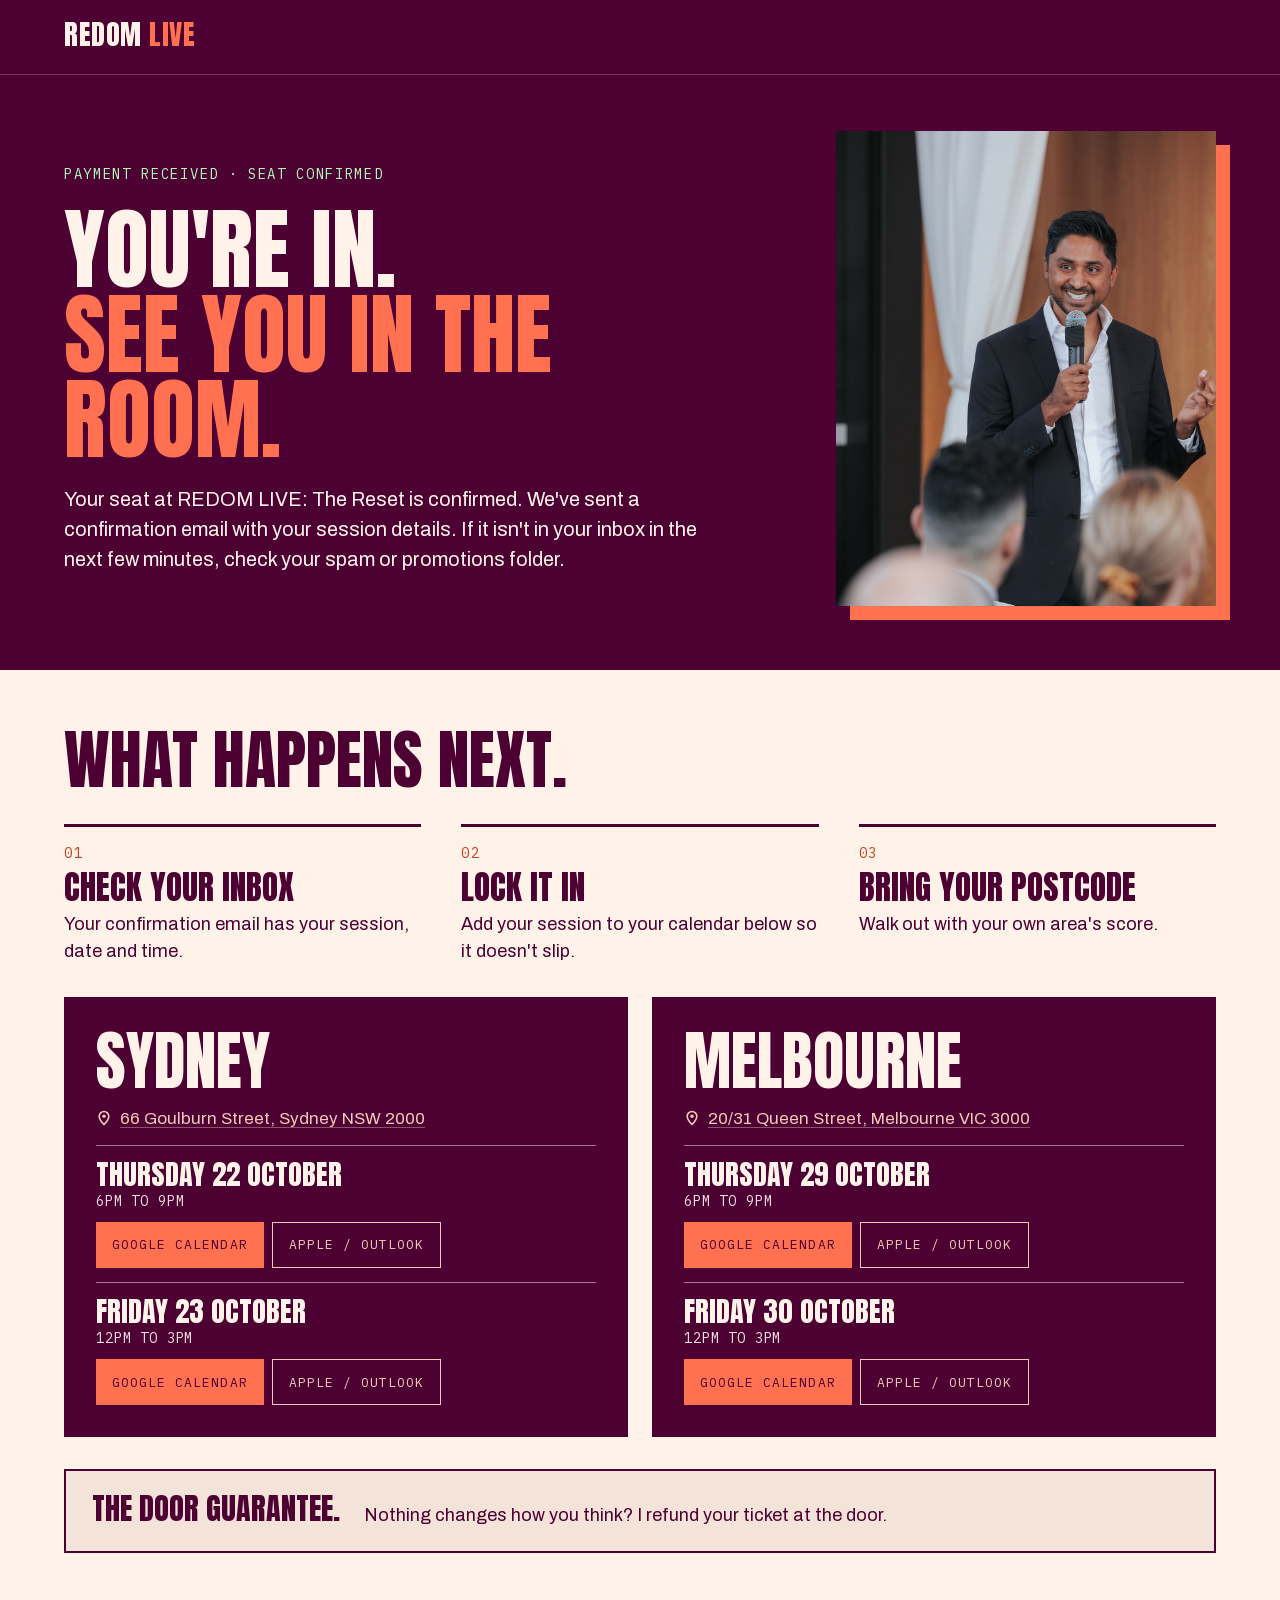
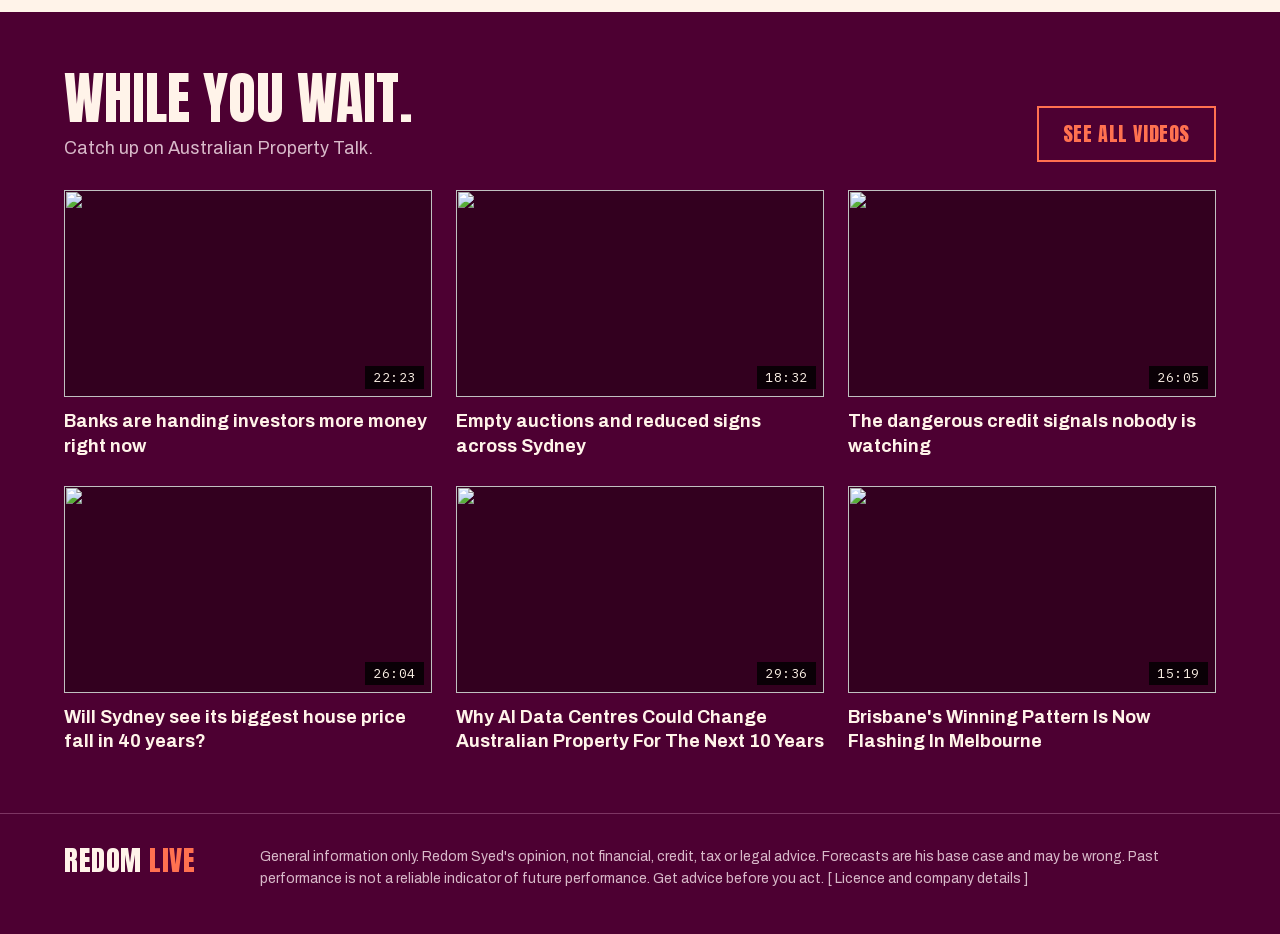
==== commit 5389d2b7: "Thank-you page: list of Redom's YouTube videos Co-Authored-By: Claude Opus 5.5 <noreply@anthropic.co" ====
--- a/src/thank-you.html
+++ b/src/thank-you.html
@@ -396,9 +396,58 @@
 </section>
 
 <section style="padding: clamp(44px, 4.6vw, 64px) clamp(20px, 5vw, 80px)">
-<div style="max-width: 1200px; margin: 0 auto; display: flex; flex-wrap: wrap; align-items: center; justify-content: space-between; gap: 20px 40px">
-<div style="font-family: 'Anton', 'Impact', sans-serif; font-size: clamp(32px, 3.6vw, 48px); line-height: 1; text-transform: uppercase">While you wait.</div>
-<a href="https://www.youtube.com/@AusPropertyRedom" target="_blank" rel="noopener" style="display: inline-flex; align-items: center; min-height: 60px; padding: 0 32px; background: #FF7150; color: #4D0032; text-decoration: none; font-family: 'Anton', 'Impact', sans-serif; font-size: 24px; letter-spacing: 0.03em; text-transform: uppercase">Watch Australian Property Talk</a>
+<div style="max-width: 1200px; margin: 0 auto; display: flex; flex-direction: column; gap: 28px">
+<div style="display: flex; flex-wrap: wrap; align-items: flex-end; justify-content: space-between; gap: 16px 40px">
+<div style="display: flex; flex-direction: column; gap: 8px">
+<div style="font-family: 'Anton', 'Impact', sans-serif; font-size: clamp(36px, 4.4vw, 60px); line-height: 1; text-transform: uppercase">While you wait.</div>
+<p style="margin: 0; font-size: 18px; color: #D8B9C9">Catch up on Australian Property Talk.</p>
+</div>
+<a href="https://www.youtube.com/@AusPropertyRedom" target="_blank" rel="noopener" style="display: inline-flex; align-items: center; min-height: 52px; padding: 0 24px; border: 2px solid #FF7150; color: #FF7150; text-decoration: none; font-family: 'Anton', 'Impact', sans-serif; font-size: 20px; letter-spacing: 0.03em; text-transform: uppercase">See all videos</a>
+</div>
+<div class="yt-grid" style="display: grid; grid-template-columns: repeat(auto-fill, minmax(300px, 1fr)); gap: 28px 24px">
+<a href="https://www.youtube.com/watch?v=vbE700KxaAo" target="_blank" rel="noopener" style="display: flex; flex-direction: column; gap: 12px; color: #FFF3E9; text-decoration: none">
+<span style="position: relative; display: block; aspect-ratio: 16 / 9; background: #33001F; overflow: hidden">
+<img src="https://i.ytimg.com/vi/vbE700KxaAo/hqdefault.jpg" alt="" loading="lazy" style="width: 100%; height: 100%; object-fit: cover; display: block">
+<span style="position: absolute; right: 8px; bottom: 8px; padding: 2px 8px; background: rgba(0,0,0,.8); font-family: 'IBM Plex Mono', ui-monospace, monospace; font-size: 13px; letter-spacing: 0.04em">22:23</span>
+</span>
+<span style="font-size: 18px; line-height: 1.35; font-weight: 600">Banks are handing investors more money right now</span>
+</a>
+<a href="https://www.youtube.com/watch?v=wDzJLX7toAo" target="_blank" rel="noopener" style="display: flex; flex-direction: column; gap: 12px; color: #FFF3E9; text-decoration: none">
+<span style="position: relative; display: block; aspect-ratio: 16 / 9; background: #33001F; overflow: hidden">
+<img src="https://i.ytimg.com/vi/wDzJLX7toAo/hqdefault.jpg" alt="" loading="lazy" style="width: 100%; height: 100%; object-fit: cover; display: block">
+<span style="position: absolute; right: 8px; bottom: 8px; padding: 2px 8px; background: rgba(0,0,0,.8); font-family: 'IBM Plex Mono', ui-monospace, monospace; font-size: 13px; letter-spacing: 0.04em">18:32</span>
+</span>
+<span style="font-size: 18px; line-height: 1.35; font-weight: 600">Empty auctions and reduced signs across Sydney</span>
+</a>
+<a href="https://www.youtube.com/watch?v=wF6kFlocJEc" target="_blank" rel="noopener" style="display: flex; flex-direction: column; gap: 12px; color: #FFF3E9; text-decoration: none">
+<span style="position: relative; display: block; aspect-ratio: 16 / 9; background: #33001F; overflow: hidden">
+<img src="https://i.ytimg.com/vi/wF6kFlocJEc/hqdefault.jpg" alt="" loading="lazy" style="width: 100%; height: 100%; object-fit: cover; display: block">
+<span style="position: absolute; right: 8px; bottom: 8px; padding: 2px 8px; background: rgba(0,0,0,.8); font-family: 'IBM Plex Mono', ui-monospace, monospace; font-size: 13px; letter-spacing: 0.04em">26:05</span>
+</span>
+<span style="font-size: 18px; line-height: 1.35; font-weight: 600">The dangerous credit signals nobody is watching</span>
+</a>
+<a href="https://www.youtube.com/watch?v=t-KvLCb9rP8" target="_blank" rel="noopener" style="display: flex; flex-direction: column; gap: 12px; color: #FFF3E9; text-decoration: none">
+<span style="position: relative; display: block; aspect-ratio: 16 / 9; background: #33001F; overflow: hidden">
+<img src="https://i.ytimg.com/vi/t-KvLCb9rP8/hqdefault.jpg" alt="" loading="lazy" style="width: 100%; height: 100%; object-fit: cover; display: block">
+<span style="position: absolute; right: 8px; bottom: 8px; padding: 2px 8px; background: rgba(0,0,0,.8); font-family: 'IBM Plex Mono', ui-monospace, monospace; font-size: 13px; letter-spacing: 0.04em">26:04</span>
+</span>
+<span style="font-size: 18px; line-height: 1.35; font-weight: 600">Will Sydney see its biggest house price fall in 40 years?</span>
+</a>
+<a href="https://www.youtube.com/watch?v=emyZTfQu5LU" target="_blank" rel="noopener" style="display: flex; flex-direction: column; gap: 12px; color: #FFF3E9; text-decoration: none">
+<span style="position: relative; display: block; aspect-ratio: 16 / 9; background: #33001F; overflow: hidden">
+<img src="https://i.ytimg.com/vi/emyZTfQu5LU/hqdefault.jpg" alt="" loading="lazy" style="width: 100%; height: 100%; object-fit: cover; display: block">
+<span style="position: absolute; right: 8px; bottom: 8px; padding: 2px 8px; background: rgba(0,0,0,.8); font-family: 'IBM Plex Mono', ui-monospace, monospace; font-size: 13px; letter-spacing: 0.04em">29:36</span>
+</span>
+<span style="font-size: 18px; line-height: 1.35; font-weight: 600">Why AI Data Centres Could Change Australian Property For The Next 10 Years</span>
+</a>
+<a href="https://www.youtube.com/watch?v=QTdjnQyVXko" target="_blank" rel="noopener" style="display: flex; flex-direction: column; gap: 12px; color: #FFF3E9; text-decoration: none">
+<span style="position: relative; display: block; aspect-ratio: 16 / 9; background: #33001F; overflow: hidden">
+<img src="https://i.ytimg.com/vi/QTdjnQyVXko/hqdefault.jpg" alt="" loading="lazy" style="width: 100%; height: 100%; object-fit: cover; display: block">
+<span style="position: absolute; right: 8px; bottom: 8px; padding: 2px 8px; background: rgba(0,0,0,.8); font-family: 'IBM Plex Mono', ui-monospace, monospace; font-size: 13px; letter-spacing: 0.04em">15:19</span>
+</span>
+<span style="font-size: 18px; line-height: 1.35; font-weight: 600">Brisbane's Winning Pattern Is Now Flashing In Melbourne</span>
+</a>
+</div>
 </div>
 </section>
 
